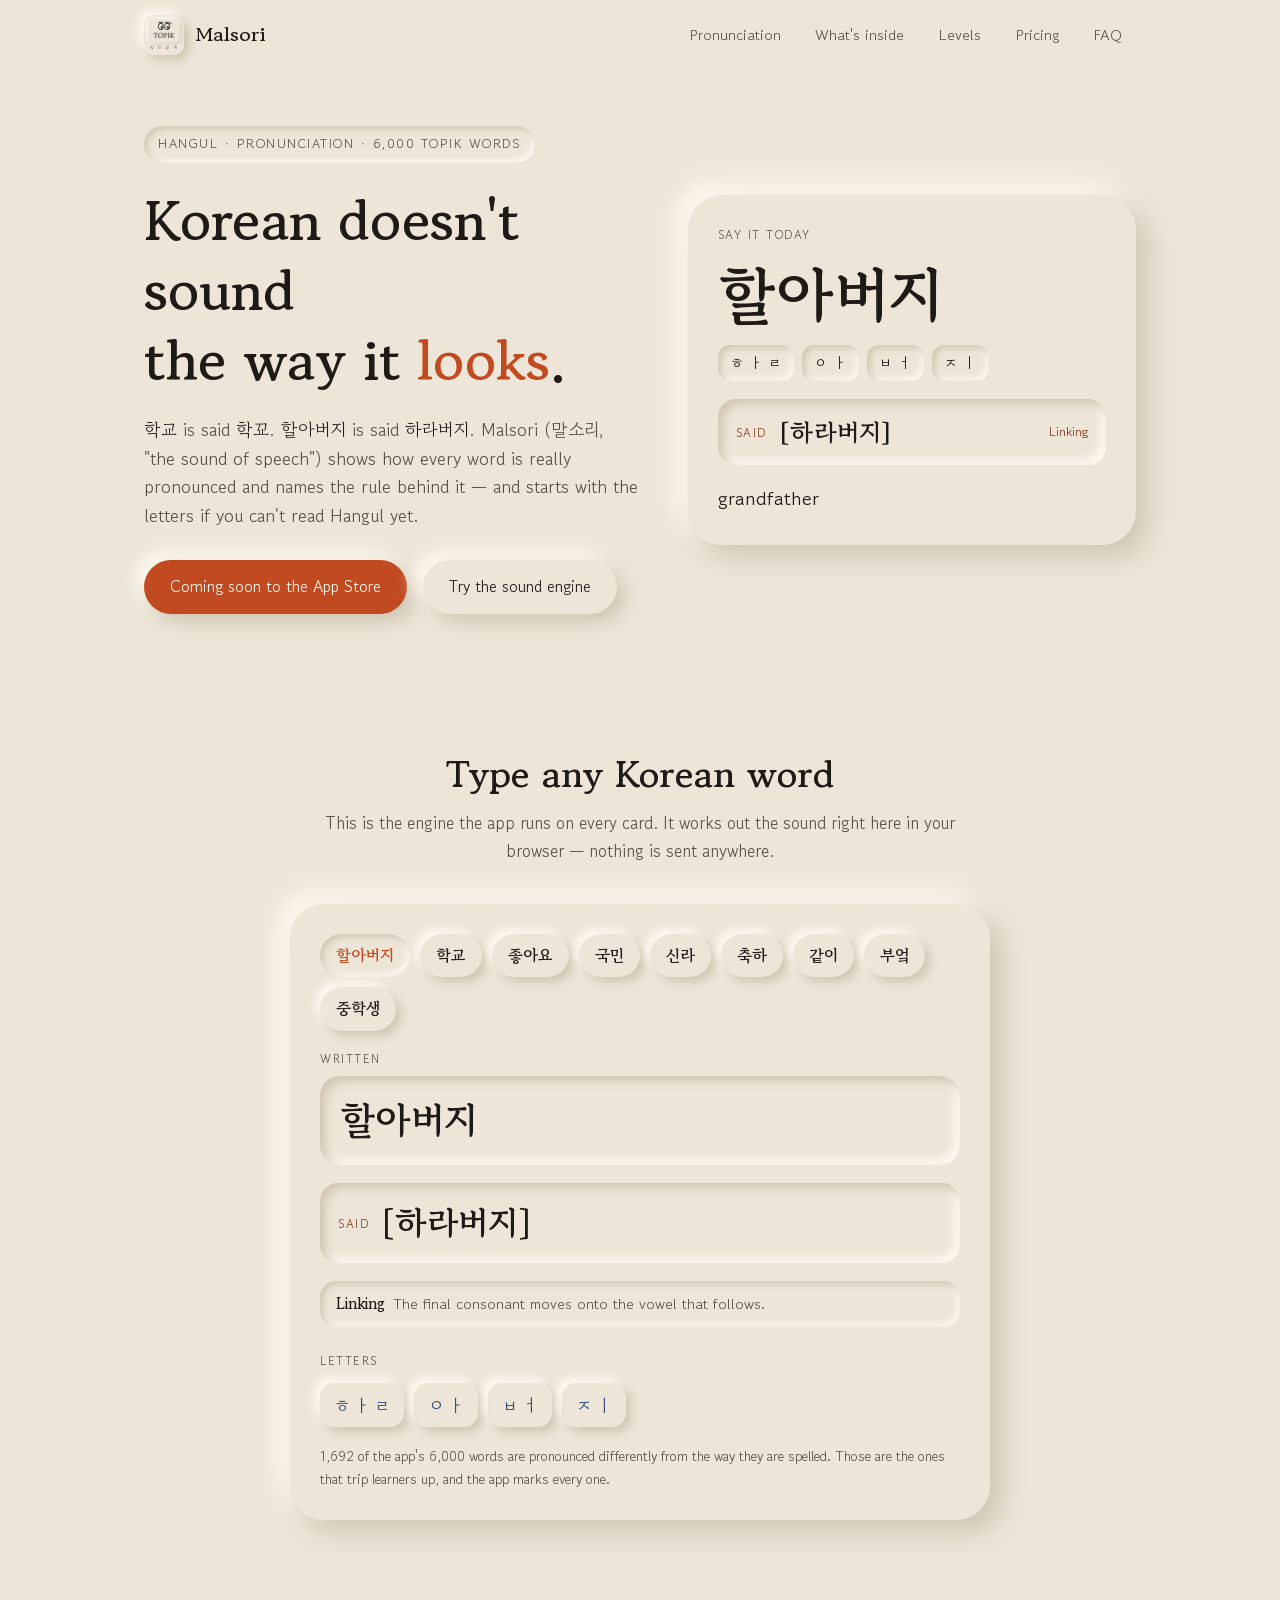
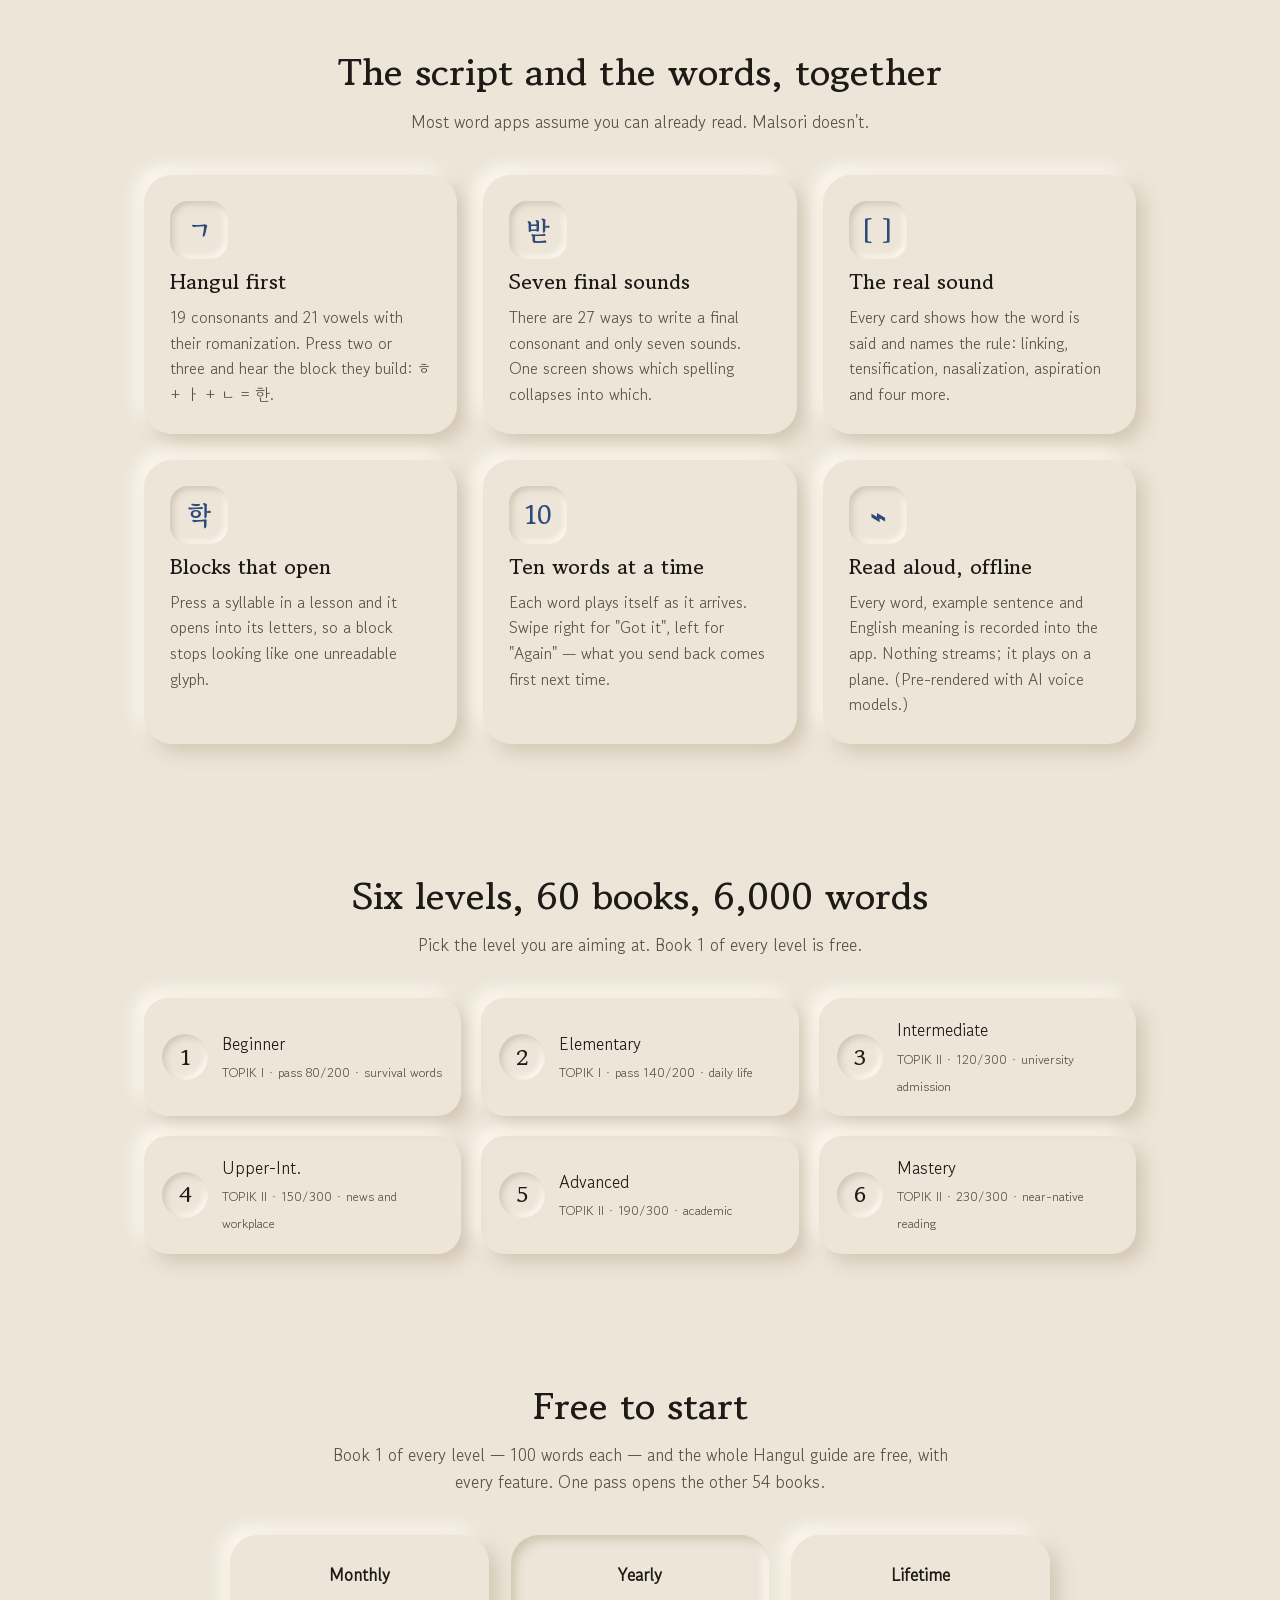
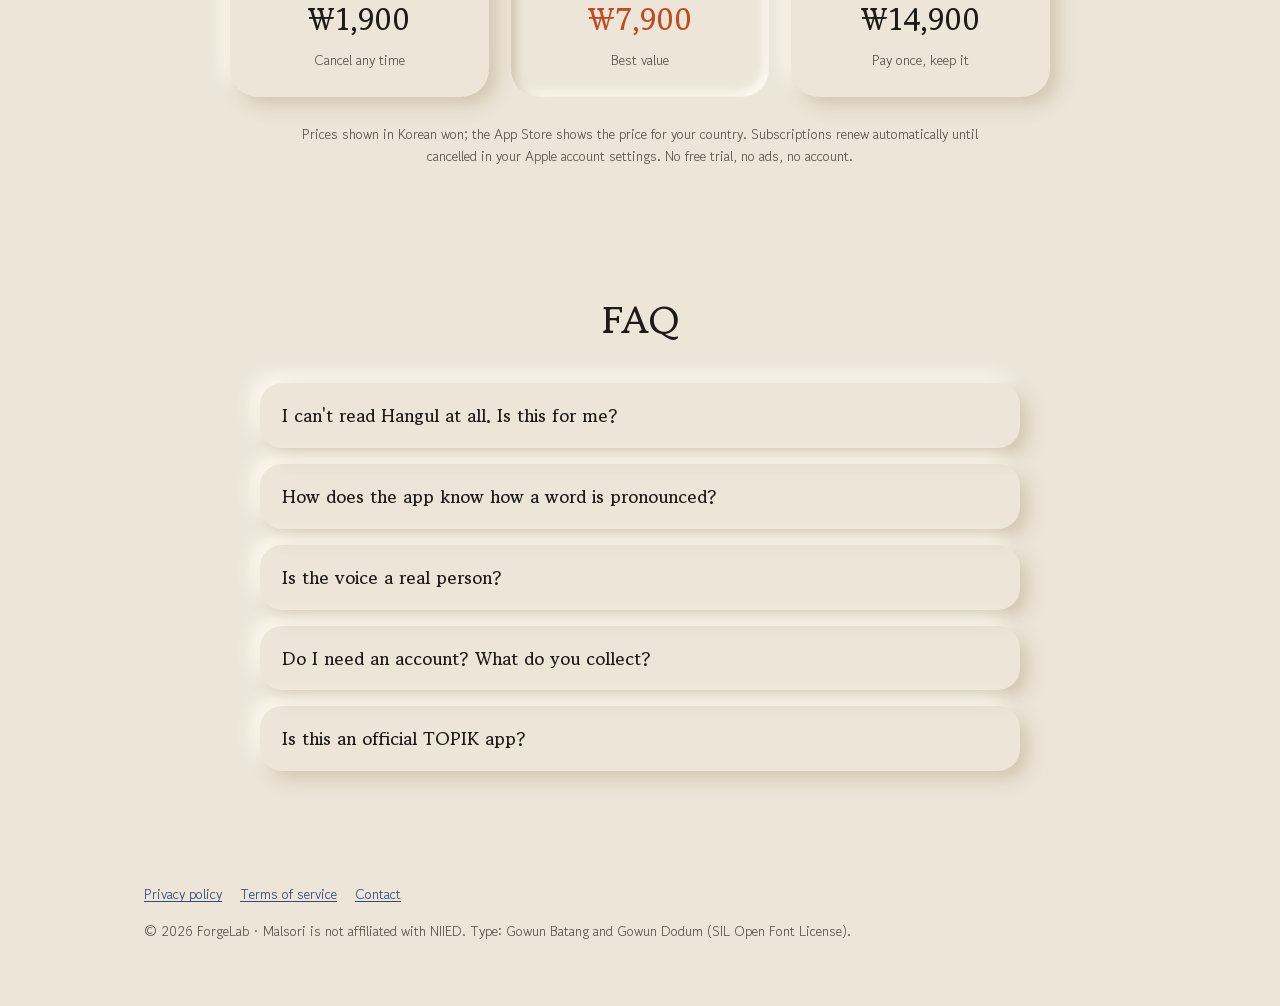
==== docs/index.html @ bceb4ab8 "Malsori site: landing page with the pronunciation engine, privacy policy and terms Neumorphic like t" ====
<!DOCTYPE html>
<html lang="en">
<head>
<meta charset="UTF-8" />
<meta name="viewport" content="width=device-width, initial-scale=1.0" />
<title>Malsori — Read Hangul, say it right</title>
<meta name="description" content="Korean is not read the way it is written: 학교 is said 학꾜. Malsori shows how every word is really pronounced and names the rule behind it, teaches the Hangul letters first if you need them, and carries 6,000 words for TOPIK levels 1 to 6 — all offline." />
<meta property="og:title" content="Malsori — Read Hangul, say it right" />
<meta property="og:description" content="학교 is said 학꾜. Every word shows its real sound and the rule behind it, next to the 6,000 words your TOPIK level needs." />
<meta property="og:type" content="website" />
<meta property="og:url" content="https://jsonpassion.github.io/Malsori/" />
<link rel="canonical" href="https://jsonpassion.github.io/Malsori/" />
<link rel="icon" href="assets/icon-180.png" />
<link rel="preconnect" href="https://fonts.googleapis.com" />
<link href="https://fonts.googleapis.com/css2?family=Gowun+Batang:wght@400;700&family=Gowun+Dodum&display=swap" rel="stylesheet" />
<link rel="stylesheet" href="styles.css" />
</head>
<body>

<nav class="nav">
  <div class="wrap nav-inner">
    <a class="brand" href="#top"><img src="assets/icon-180.png" alt="" />Malsori</a>
    <div class="nav-links">
      <a href="#sound">Pronunciation</a>
      <a href="#how">What's inside</a>
      <a href="#levels">Levels</a>
      <a href="#pricing">Pricing</a>
      <a href="#faq" class="keep">FAQ</a>
    </div>
  </div>
</nav>

<header class="wrap hero" id="top">
  <div>
    <span class="kicker">Hangul · pronunciation · 6,000 TOPIK words</span>
    <h1>Korean doesn't sound<br />the way it <em>looks</em>.</h1>
    <p class="sub"><strong>학교</strong> is said <strong>학꾜</strong>. <strong>할아버지</strong> is said <strong>하라버지</strong>. Malsori (말소리, "the sound of speech") shows how every word is really pronounced and names the rule behind it — and starts with the letters if you can't read Hangul yet.</p>
    <div class="hero-ctas">
      <span class="btn primary soon" aria-label="Coming soon to the App Store">Coming soon to the App Store</span>
      <a class="btn" href="#sound">Try the sound engine</a>
    </div>
  </div>
  <div class="hero-card" aria-label="A word card from the app">
    <span class="cap">Say it today</span>
    <div class="hero-word" lang="ko">할아버지</div>
    <div class="chips" lang="ko"><span class="chip">ㅎ ㅏ ㄹ</span><span class="chip">ㅇ ㅏ</span><span class="chip">ㅂ ㅓ</span><span class="chip">ㅈ ㅣ</span></div>
    <div class="said"><span class="cap">Said</span><b lang="ko">[하라버지]</b><span>Linking</span></div>
    <div style="font-size: 20px;">grandfather</div>
  </div>
</header>

<section id="sound">
  <div class="wrap">
    <div class="sec-head">
      <h2>Type any Korean word</h2>
      <p>This is the engine the app runs on every card. It works out the sound right here in your browser — nothing is sent anywhere.</p>
    </div>
    <div class="hg-card">
      <div class="hg-chips" id="hgChips" role="group" aria-label="Example words"></div>
      <label class="hg-field">
        <span class="cap">Written</span>
        <input id="hgInput" type="text" value="할아버지" maxlength="24" autocomplete="off" autocapitalize="off" spellcheck="false" lang="ko" />
      </label>
      <div class="said"><span class="cap">Said</span><b id="hgSpoken" lang="ko">[하라버지]</b></div>
      <div class="hg-rules" id="hgRules"></div>
      <div>
        <span class="cap">Letters</span>
        <div class="hg-letters" id="hgLetters" lang="ko" style="margin-top: 10px;"></div>
      </div>
      <p class="hg-note">1,692 of the app's 6,000 words are pronounced differently from the way they are spelled. Those are the ones that trip learners up, and the app marks every one.</p>
    </div>
  </div>
</section>

<section id="how">
  <div class="wrap">
    <div class="sec-head">
      <h2>The script and the words, together</h2>
      <p>Most word apps assume you can already read. Malsori doesn't.</p>
    </div>
    <div class="grid3">
      <div class="card"><div class="glyph" lang="ko">ㄱ</div><h3>Hangul first</h3><p>19 consonants and 21 vowels with their romanization. Press two or three and hear the block they build: ㅎ + ㅏ + ㄴ = 한.</p></div>
      <div class="card"><div class="glyph" lang="ko">받</div><h3>Seven final sounds</h3><p>There are 27 ways to write a final consonant and only seven sounds. One screen shows which spelling collapses into which.</p></div>
      <div class="card"><div class="glyph">[ ]</div><h3>The real sound</h3><p>Every card shows how the word is said and names the rule: linking, tensification, nasalization, aspiration and four more.</p></div>
      <div class="card"><div class="glyph" lang="ko">학</div><h3>Blocks that open</h3><p>Press a syllable in a lesson and it opens into its letters, so a block stops looking like one unreadable glyph.</p></div>
      <div class="card"><div class="glyph">10</div><h3>Ten words at a time</h3><p>Each word plays itself as it arrives. Swipe right for "Got it", left for "Again" — what you send back comes first next time.</p></div>
      <div class="card"><div class="glyph">⌁</div><h3>Read aloud, offline</h3><p>Every word, example sentence and English meaning is recorded into the app. Nothing streams; it plays on a plane. (Pre-rendered with AI voice models.)</p></div>
    </div>
  </div>
</section>

<section id="levels">
  <div class="wrap">
    <div class="sec-head">
      <h2>Six levels, 60 books, 6,000 words</h2>
      <p>Pick the level you are aiming at. Book 1 of every level is free.</p>
    </div>
    <div class="levels">
      <div class="level"><div class="n">1</div><div><b>Beginner</b><span>TOPIK I · pass 80/200 · survival words</span></div></div>
      <div class="level"><div class="n">2</div><div><b>Elementary</b><span>TOPIK I · pass 140/200 · daily life</span></div></div>
      <div class="level"><div class="n">3</div><div><b>Intermediate</b><span>TOPIK II · 120/300 · university admission</span></div></div>
      <div class="level"><div class="n">4</div><div><b>Upper-Int.</b><span>TOPIK II · 150/300 · news and workplace</span></div></div>
      <div class="level"><div class="n">5</div><div><b>Advanced</b><span>TOPIK II · 190/300 · academic</span></div></div>
      <div class="level"><div class="n">6</div><div><b>Mastery</b><span>TOPIK II · 230/300 · near-native reading</span></div></div>
    </div>
  </div>
</section>

<section id="pricing">
  <div class="wrap">
    <div class="sec-head">
      <h2>Free to start</h2>
      <p>Book 1 of every level — 100 words each — and the whole Hangul guide are free, with every feature. One pass opens the other 54 books.</p>
    </div>
    <div class="plans">
      <div class="plan"><b>Monthly</b><div class="price">₩1,900</div><span>Cancel any time</span></div>
      <div class="plan best"><b>Yearly</b><div class="price">₩7,900</div><span>Best value</span></div>
      <div class="plan"><b>Lifetime</b><div class="price">₩14,900</div><span>Pay once, keep it</span></div>
    </div>
    <p class="fine">Prices shown in Korean won; the App Store shows the price for your country. Subscriptions renew automatically until cancelled in your Apple account settings. No free trial, no ads, no account.</p>
  </div>
</section>

<section id="faq">
  <div class="wrap">
    <div class="sec-head"><h2>FAQ</h2></div>
    <div class="faq">
      <details><summary>I can't read Hangul at all. Is this for me?</summary><p>Yes. The first screen asks, and if you say no you land on the letters: consonants, vowels, how they stack into a block, and the seven sounds a final consonant can make. Every letter reads itself when pressed.</p></details>
      <details><summary>How does the app know how a word is pronounced?</summary><p>It applies the automatic rules of Standard Korean Pronunciation to the spelling — the same engine as the demo above. Rules that need grammar to decide are left out on purpose: a wrong reading would teach you an error.</p></details>
      <details><summary>Is the voice a real person?</summary><p>No. The Korean and English recordings are pre-rendered with AI voice models and bundled in the app, so they play instantly with no internet. Single letters are read by your device's own voice.</p></details>
      <details><summary>Do I need an account? What do you collect?</summary><p>No account, no ads, no tracking, no analytics. Your progress stays on your device and in your own iCloud. See the <a href="privacy.html">privacy policy</a>.</p></details>
      <details><summary>Is this an official TOPIK app?</summary><p>No. TOPIK is a registered trademark of the National Institute for International Education (NIIED), Korea. Malsori is independent and not affiliated with or endorsed by NIIED; all content is original and contains no actual test questions.</p></details>
    </div>
  </div>
</section>

<footer>
  <div class="wrap">
    <div class="foot-links">
      <a href="privacy.html">Privacy policy</a>
      <a href="terms.html">Terms of service</a>
      <a href="mailto:forgelab.aitech@gmail.com?subject=%5BMalsori%5D%20Support">Contact</a>
    </div>
    <div>© 2026 ForgeLab · Malsori is not affiliated with NIIED. Type: Gowun Batang and Gowun Dodum (SIL Open Font License).</div>
  </div>
</footer>

<script src="hangul.js"></script>
<script>
(function () {
  var input = document.getElementById('hgInput');
  if (!input || !window.Hangul) return;
  var spoken = document.getElementById('hgSpoken'),
      rulesBox = document.getElementById('hgRules'),
      lettersBox = document.getElementById('hgLetters'),
      chips = document.getElementById('hgChips');
  var EXAMPLES = ['할아버지', '학교', '좋아요', '국민', '신라', '축하', '같이', '부엌', '중학생'];

  function render() {
    var text = input.value.trim();
    var result = window.Hangul.pronounce(text);
    spoken.textContent = text ? '[' + result.spoken + ']' : '';
    spoken.classList.toggle('same', !!text && !result.differs);
    rulesBox.textContent = '';
    lettersBox.textContent = '';
    Array.prototype.forEach.call(chips.children, function (c) { c.setAttribute('aria-pressed', c.textContent === text ? 'true' : 'false'); });
    if (!text) return;
    if (result.changes.length) {
      result.changes.forEach(function (key) {
        var rule = window.Hangul.rules[key], el = document.createElement('span'), b = document.createElement('b');
        el.className = 'hg-rule'; b.textContent = rule.title;
        el.appendChild(b); el.appendChild(document.createTextNode(rule.detail));
        rulesBox.appendChild(el);
      });
    } else {
      var same = document.createElement('span');
      same.className = 'hg-rule';
      same.textContent = 'This one is read exactly as it is written.';
      rulesBox.appendChild(same);
    }
    window.Hangul.letters(text).forEach(function (block) {
      var el = document.createElement('span');
      el.className = 'hg-block';
      el.textContent = [block.initial, block.medial, block.final].filter(Boolean).join(' ');
      lettersBox.appendChild(el);
    });
  }

  EXAMPLES.forEach(function (word) {
    var b = document.createElement('button');
    b.type = 'button'; b.className = 'hg-chip'; b.lang = 'ko'; b.textContent = word;
    b.addEventListener('click', function () { input.value = word; render(); });
    chips.appendChild(b);
  });
  input.addEventListener('input', render);
  render();
})();
</script>
</body>
</html>
---- docs/styles.css ----
/* Malsori — one sheet of warm paper; everything is pressed out of it or sunk into it.
   No borders, no flat cards, no hard shadows: depth is always the same pair of soft shadows. */

:root {
  --surface: #ECE5D8;
  --shade: #D1C6B3;
  --light: #FFFAF1;
  --ink: #1E1A16;
  --ink-soft: #5A5148;
  --persimmon: #C24A20;
  --persimmon-deep: #8A3414;
  --indigo: #2C4A7A;
  --cream: #FFFDF8;

  --raised-sm: 5px 5px 10px var(--shade), -5px -5px 10px var(--light);
  --raised: 8px 8px 18px var(--shade), -8px -8px 18px var(--light);
  --raised-lg: 12px 12px 26px var(--shade), -12px -12px 26px var(--light);
  --pressed-sm: inset 3px 3px 6px var(--shade), inset -3px -3px 6px var(--light);
  --pressed: inset 5px 5px 10px var(--shade), inset -5px -5px 10px var(--light);

  --display: 'Gowun Batang', 'Apple SD Gothic Neo', serif;
  --text: 'Gowun Dodum', 'Apple SD Gothic Neo', system-ui, sans-serif;
}

* { box-sizing: border-box; }
html { scroll-behavior: smooth; overflow-x: clip; }
body {
  margin: 0;
  background: var(--surface);
  color: var(--ink);
  font-family: var(--text);
  font-size: 17px;
  line-height: 1.6;
  -webkit-font-smoothing: antialiased;
}
a { color: var(--indigo); }
a:hover { color: var(--persimmon-deep); }
h1, h2, h3 { font-family: var(--display); font-weight: 700; line-height: 1.25; margin: 0; }
p { margin: 0; }

.wrap { max-width: 1040px; margin: 0 auto; padding: 0 24px; }

/* ---- nav ---- */
.nav { position: sticky; top: 0; z-index: 10; background: var(--surface); padding: 14px 0; }
.nav-inner { display: flex; align-items: center; gap: 18px; }
.brand { display: flex; align-items: center; gap: 12px; text-decoration: none; color: var(--ink); font-family: var(--display); font-weight: 700; font-size: 20px; }
.brand img { width: 40px; height: 40px; border-radius: 11px; box-shadow: var(--raised-sm); }
.nav-links { margin-left: auto; display: flex; align-items: center; gap: 6px; }
.nav-links a { text-decoration: none; color: var(--ink-soft); font-size: 15px; padding: 9px 14px; border-radius: 999px; }
.nav-links a:hover { color: var(--persimmon); box-shadow: var(--pressed-sm); }

/* ---- buttons ---- */
.btn {
  display: inline-flex; align-items: center; justify-content: center; gap: 8px;
  min-height: 54px; padding: 0 26px; border: none; border-radius: 999px;
  background: var(--surface); color: var(--ink); box-shadow: var(--raised);
  font: inherit; font-size: 16px; text-decoration: none; cursor: pointer;
  transition: box-shadow .12s ease, transform .12s ease;
}
.btn:hover { color: var(--ink); }
.btn:active { box-shadow: var(--pressed); }
.btn.primary { background: var(--persimmon); color: var(--cream); }
.btn.primary:hover { color: var(--cream); }
.btn.primary:active { box-shadow: var(--raised-sm); transform: scale(.985); }
.btn.soon { cursor: default; }

/* ---- hero ---- */
.hero { padding-top: 56px; padding-bottom: 72px; display: grid; grid-template-columns: minmax(0, 1.05fr) minmax(0, .95fr); gap: 48px; align-items: center; }
.kicker { display: inline-block; font-size: 13px; letter-spacing: 1.5px; text-transform: uppercase; color: var(--ink-soft); padding: 8px 14px; border-radius: 999px; box-shadow: var(--pressed-sm); margin-bottom: 22px; }
.hero h1 { font-size: clamp(36px, 5.2vw, 56px); }
.hero h1 em { font-style: normal; color: var(--persimmon); }
.hero .sub { margin-top: 20px; font-size: 18px; color: var(--ink-soft); max-width: 34em; }
.hero .sub strong { color: var(--ink); font-weight: 400; font-family: var(--display); }
.hero-ctas { margin-top: 30px; display: flex; flex-wrap: wrap; gap: 16px; }

.hero-card { padding: 30px; border-radius: 34px; box-shadow: var(--raised-lg); display: flex; flex-direction: column; gap: 18px; }
.cap { font-size: 12px; letter-spacing: 1.5px; text-transform: uppercase; color: var(--ink-soft); }
.hero-word { font-family: var(--display); font-weight: 700; font-size: clamp(44px, 6vw, 62px); line-height: 1.05; }
.chips { display: flex; flex-wrap: wrap; gap: 8px; }
.chip { font-size: 15px; padding: 6px 12px; border-radius: 12px; box-shadow: var(--pressed-sm); }
.said { display: flex; align-items: center; gap: 12px; padding: 13px 18px; border-radius: 18px; box-shadow: var(--pressed); }
.said .cap { color: var(--persimmon-deep); }
.said b { font-family: var(--display); font-size: 25px; flex: 1; }
.said span:last-child { font-size: 13px; color: var(--persimmon-deep); }

/* ---- sections ---- */
section { padding: 64px 0; }
.sec-head { text-align: center; margin-bottom: 40px; }
.sec-head h2 { font-size: clamp(28px, 3.8vw, 38px); }
.sec-head p { margin: 12px auto 0; color: var(--ink-soft); max-width: 38em; }

.grid3 { display: grid; grid-template-columns: repeat(3, minmax(0, 1fr)); gap: 26px; }
.card { padding: 26px; border-radius: 28px; box-shadow: var(--raised); display: flex; flex-direction: column; gap: 10px; }
.card .glyph { width: 58px; height: 58px; border-radius: 18px; box-shadow: var(--pressed-sm); display: flex; align-items: center; justify-content: center; font-family: var(--display); font-weight: 700; font-size: 26px; color: var(--indigo); }
.card h3 { font-size: 21px; }
.card p { color: var(--ink-soft); font-size: 16px; }

/* ---- the engine demo ---- */
.hg-card { max-width: 700px; margin: 0 auto; padding: 30px; border-radius: 34px; box-shadow: var(--raised-lg); display: flex; flex-direction: column; gap: 18px; }
.hg-chips { display: flex; flex-wrap: wrap; gap: 10px; }
.hg-chip { font: inherit; font-family: var(--display); font-weight: 700; font-size: 16px; color: var(--ink); background: var(--surface); border: none; border-radius: 999px; padding: 9px 16px; box-shadow: var(--raised-sm); cursor: pointer; }
.hg-chip:active, .hg-chip[aria-pressed="true"] { box-shadow: var(--pressed-sm); color: var(--persimmon); }
.hg-field { display: flex; flex-direction: column; gap: 8px; }
.hg-field input { width: 100%; font: inherit; font-family: var(--display); font-weight: 700; font-size: clamp(28px, 5vw, 38px); color: var(--ink); background: var(--surface); border: none; border-radius: 20px; padding: 14px 20px; box-shadow: var(--pressed); }
.hg-field input:focus { outline: 2px solid var(--indigo); outline-offset: 3px; }
#hgSpoken { font-family: var(--display); font-weight: 700; font-size: clamp(26px, 4.6vw, 34px); }
#hgSpoken.same { color: var(--ink-soft); }
.hg-rules { display: flex; flex-direction: column; gap: 10px; }
.hg-rule { font-size: 15px; color: var(--ink-soft); padding: 11px 16px; border-radius: 16px; box-shadow: var(--pressed-sm); }
.hg-rule b { font-family: var(--display); color: var(--ink); margin-right: 8px; }
.hg-letters { display: flex; flex-wrap: wrap; gap: 10px; }
.hg-block { font-size: 18px; color: var(--indigo); padding: 8px 14px; border-radius: 14px; box-shadow: var(--raised-sm); }
.hg-note { font-size: 14px; color: var(--ink-soft); }

/* ---- levels ---- */
.levels { display: grid; grid-template-columns: repeat(3, minmax(0, 1fr)); gap: 20px; }
.level { display: flex; align-items: center; gap: 14px; padding: 18px; border-radius: 24px; box-shadow: var(--raised); }
.level .n { width: 46px; height: 46px; flex: none; border-radius: 999px; box-shadow: var(--pressed-sm); display: flex; align-items: center; justify-content: center; font-family: var(--display); font-weight: 700; font-size: 22px; }
.level b { display: block; font-weight: 400; font-size: 17px; }
.level span { font-size: 13px; color: var(--ink-soft); }

/* ---- pricing ---- */
.plans { display: grid; grid-template-columns: repeat(3, minmax(0, 1fr)); gap: 22px; max-width: 820px; margin: 0 auto; }
.plan { padding: 26px; border-radius: 28px; box-shadow: var(--raised); text-align: center; display: flex; flex-direction: column; gap: 6px; }
.plan.best { box-shadow: var(--pressed); }
.plan .price { font-family: var(--display); font-weight: 700; font-size: 30px; }
.plan.best .price { color: var(--persimmon); }
.plan span { font-size: 14px; color: var(--ink-soft); }
.fine { max-width: 720px; margin: 26px auto 0; text-align: center; font-size: 14px; color: var(--ink-soft); }

/* ---- faq ---- */
.faq { max-width: 760px; margin: 0 auto; display: flex; flex-direction: column; gap: 16px; }
.faq details { border-radius: 22px; box-shadow: var(--raised); padding: 18px 22px; }
.faq details[open] { box-shadow: var(--pressed); }
.faq summary { cursor: pointer; font-family: var(--display); font-weight: 700; font-size: 18px; list-style: none; }
.faq summary::-webkit-details-marker { display: none; }
.faq p { margin-top: 10px; color: var(--ink-soft); font-size: 16px; }

/* ---- footer ---- */
footer { padding: 48px 0 64px; color: var(--ink-soft); font-size: 14px; }
footer .wrap { display: flex; flex-direction: column; gap: 14px; }
.foot-links { display: flex; flex-wrap: wrap; gap: 18px; }

/* ---- policy pages ---- */
.doc { max-width: 780px; margin: 0 auto; padding: 40px 24px 80px; }
.doc .sheet { padding: 34px; border-radius: 30px; box-shadow: var(--raised); }
.doc h1 { font-size: 30px; margin-bottom: 14px; }
.doc h2 { font-size: 24px; margin: 40px 0 8px; padding-top: 26px; box-shadow: 0 -1px 0 var(--shade); }
.doc h3 { font-size: 18px; margin: 26px 0 8px; }
.doc p, .doc li { font-size: 16px; color: var(--ink); }
.doc p { margin: 10px 0; }
.doc ul { padding-left: 22px; margin: 8px 0; }
.doc hr { border: none; height: 0; margin: 0; }

@media (max-width: 860px) {
  .hero { grid-template-columns: minmax(0, 1fr); gap: 36px; padding-top: 36px; padding-bottom: 56px; }
  .grid3, .levels, .plans { grid-template-columns: minmax(0, 1fr); }
  .nav-links a:not(.keep) { display: none; }
}
@media (max-width: 480px) {
  .wrap { padding: 0 16px; }
  .hero-card, .hg-card { padding: 22px; border-radius: 28px; }
  .doc { padding: 24px 16px 64px; }
  .doc .sheet { padding: 24px 20px; }
}
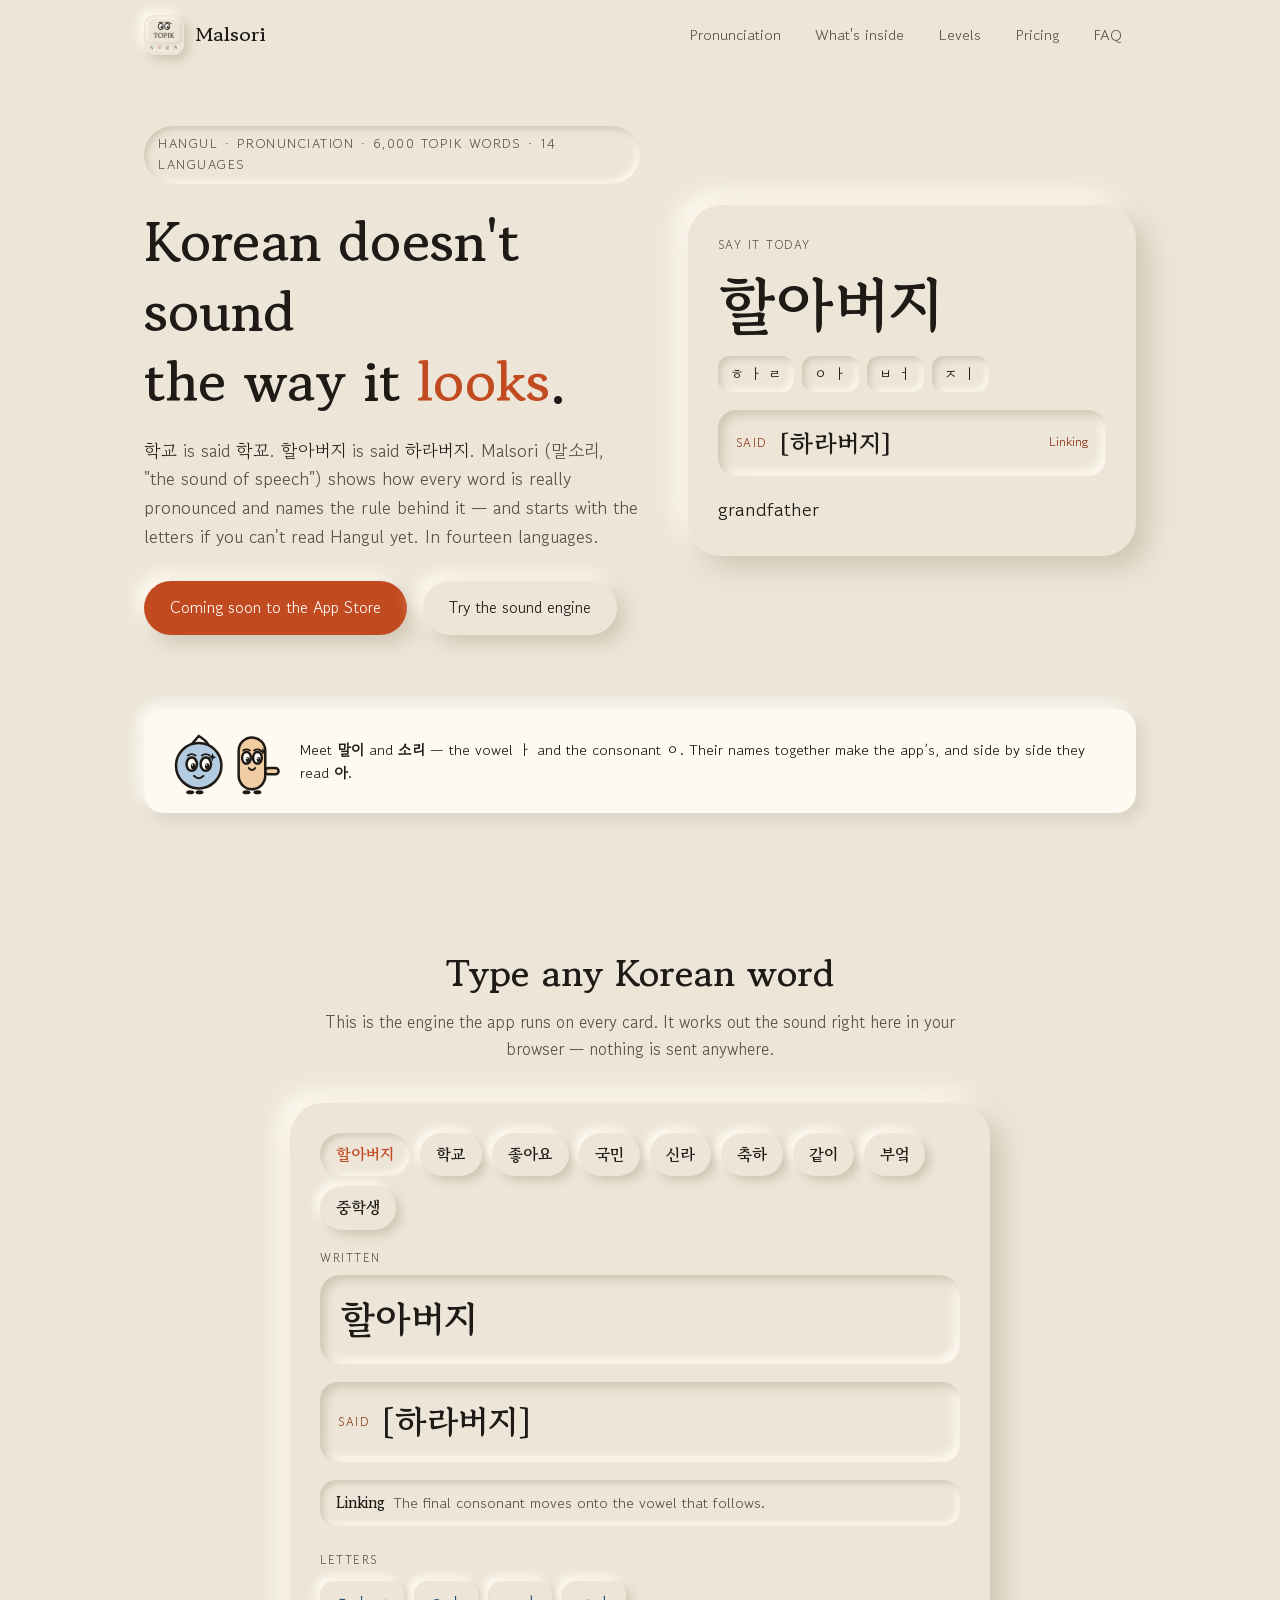
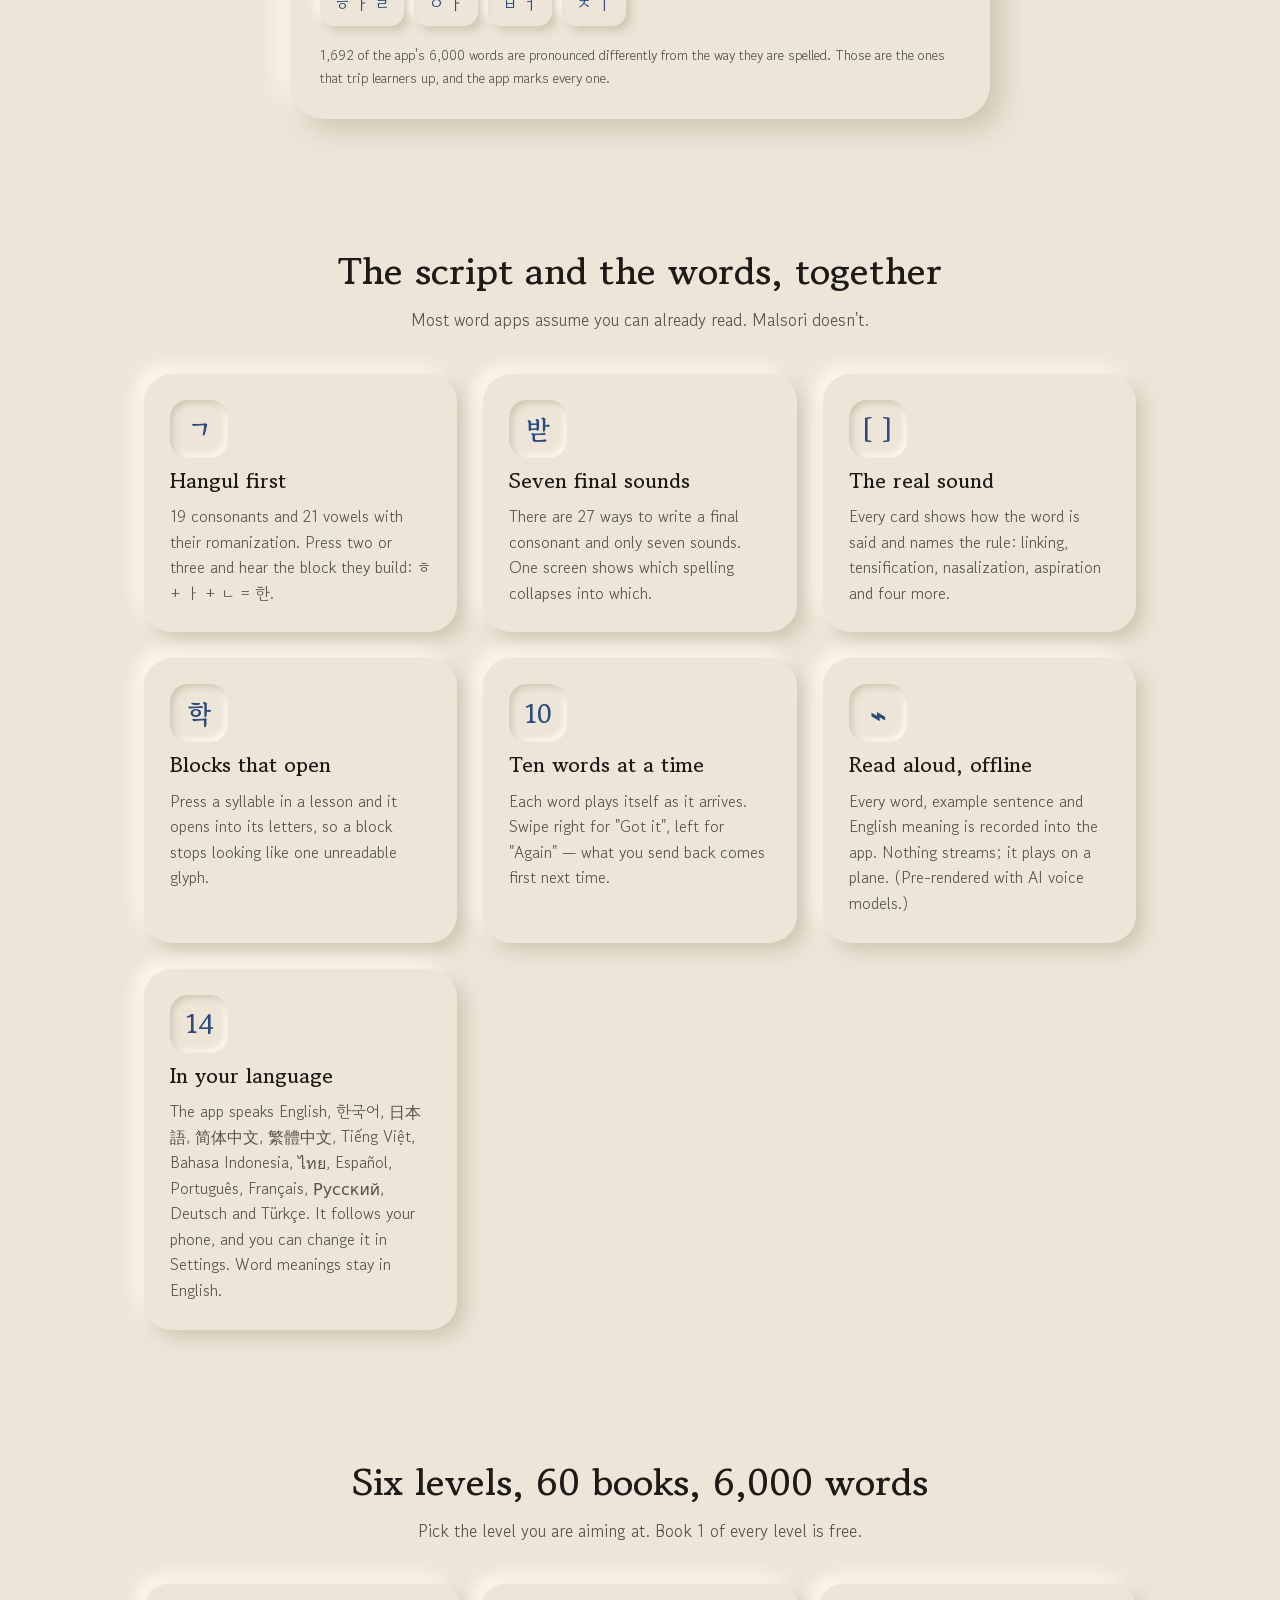
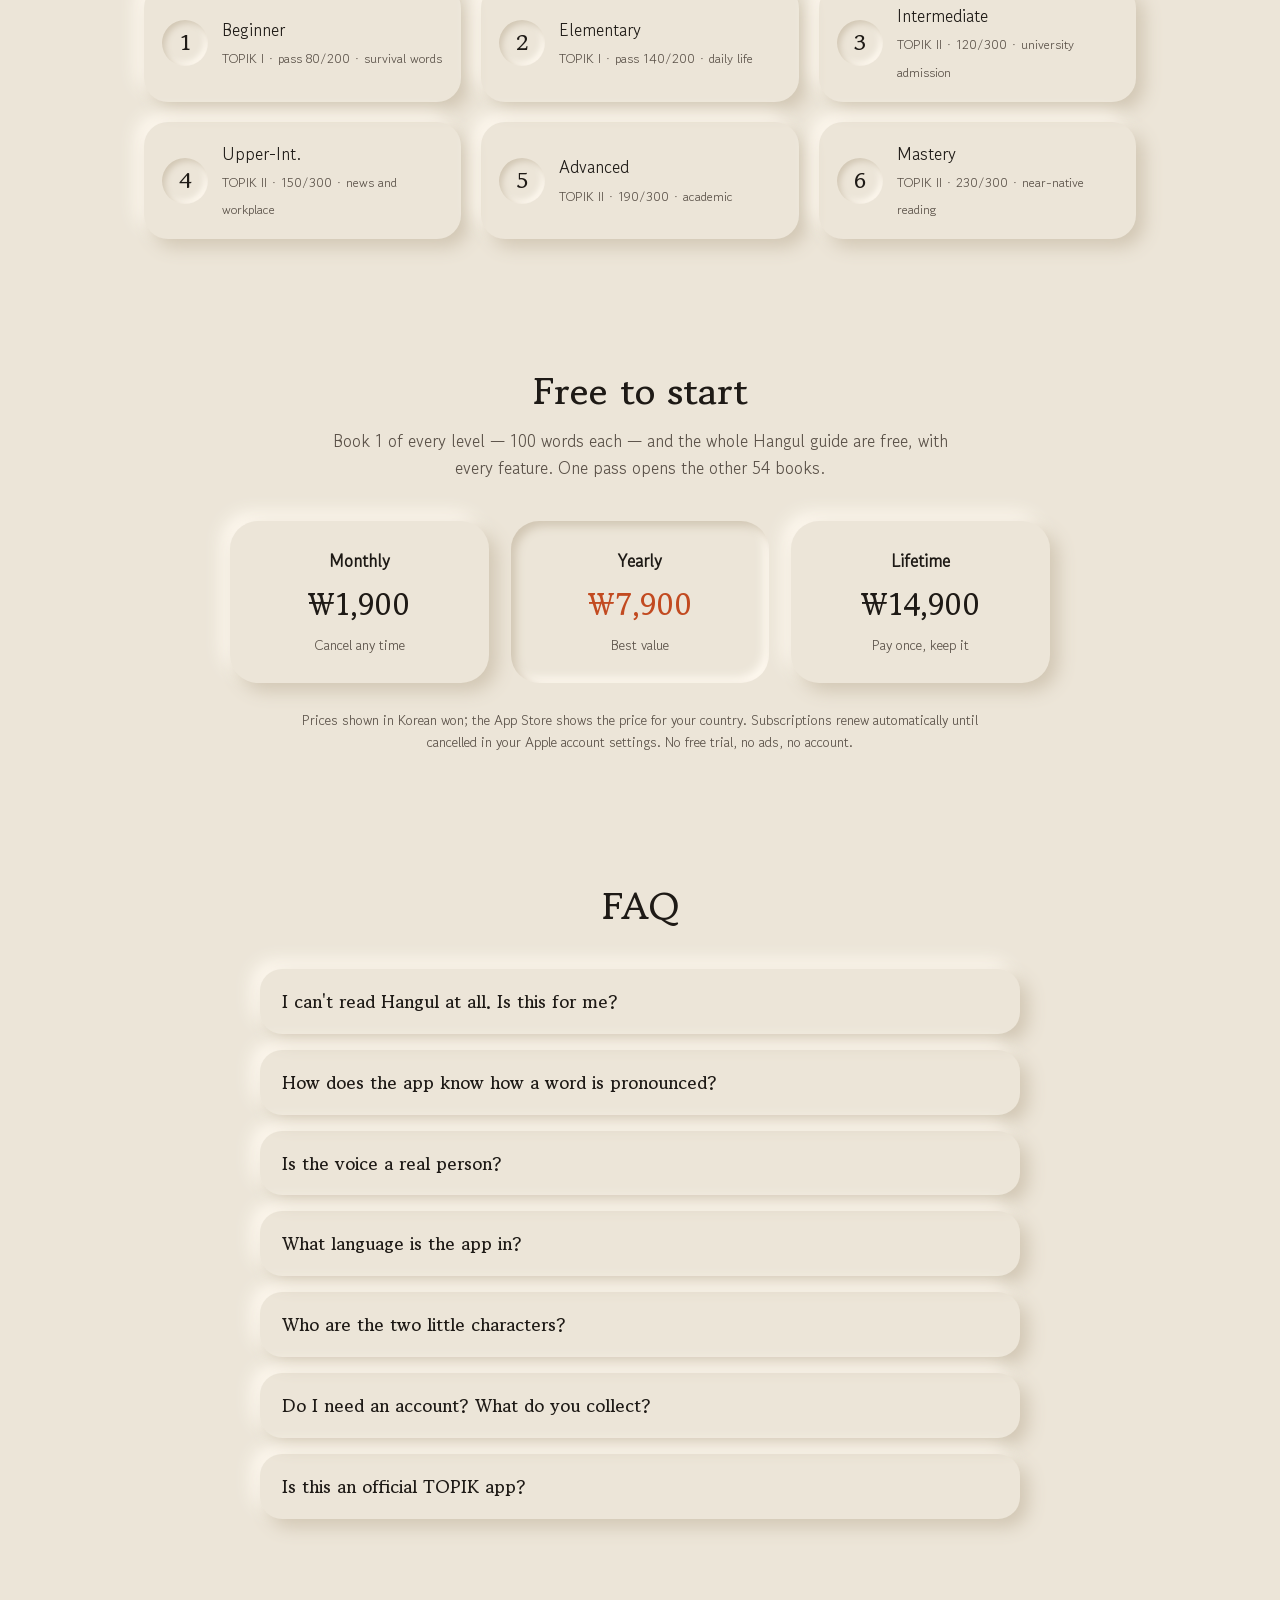
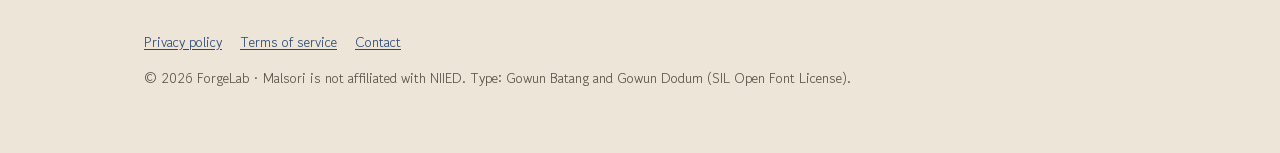
==== commit 673162e5: "Say the app is in fourteen languages, and introduce Mari and Sori A feature card and an FAQ entry fo" ====
--- a/docs/index.html
+++ b/docs/index.html
@@ -32,9 +32,9 @@
 
 <header class="wrap hero" id="top">
   <div>
-    <span class="kicker">Hangul · pronunciation · 6,000 TOPIK words</span>
+    <span class="kicker">Hangul · pronunciation · 6,000 TOPIK words · 14 languages</span>
     <h1>Korean doesn't sound<br />the way it <em>looks</em>.</h1>
-    <p class="sub"><strong>학교</strong> is said <strong>학꾜</strong>. <strong>할아버지</strong> is said <strong>하라버지</strong>. Malsori (말소리, "the sound of speech") shows how every word is really pronounced and names the rule behind it — and starts with the letters if you can't read Hangul yet.</p>
+    <p class="sub"><strong>학교</strong> is said <strong>학꾜</strong>. <strong>할아버지</strong> is said <strong>하라버지</strong>. Malsori (말소리, "the sound of speech") shows how every word is really pronounced and names the rule behind it — and starts with the letters if you can't read Hangul yet. In fourteen languages.</p>
     <div class="hero-ctas">
       <span class="btn primary soon" aria-label="Coming soon to the App Store">Coming soon to the App Store</span>
       <a class="btn" href="#sound">Try the sound engine</a>
@@ -47,6 +47,52 @@
     <div class="said"><span class="cap">Said</span><b lang="ko">[하라버지]</b><span>Linking</span></div>
     <div style="font-size: 20px;">grandfather</div>
   </div>
+  <p class="friends-line"><svg class="friends" viewBox="0 0 150 92" aria-hidden="true" xmlns="http://www.w3.org/2000/svg">
+  <g fill="none" stroke="#1E1A16" stroke-width="3.2" stroke-linecap="round" stroke-linejoin="round">
+    <!-- 소리: the consonant ㅇ, with ㅅ growing out of the top -->
+    <path d="M44 14 L33 27 M44 14 Q54 20 56 25" />
+    <circle cx="44" cy="52" r="29" fill="#B3CBE0" />
+    <g fill="#1E1A16" stroke="none">
+      <ellipse cx="45" cy="86" rx="5" ry="2.6" /><ellipse cx="33" cy="86" rx="5" ry="2.6" />
+    </g>
+    <!-- eyes, brows and the star: the family signature -->
+    <g>
+      <ellipse cx="35" cy="50" rx="6.6" ry="8.6" fill="#FFFDF8" />
+      <ellipse cx="53" cy="50" rx="6.6" ry="8.6" fill="#FFFDF8" />
+      <g fill="#1E1A16" stroke="none">
+        <ellipse cx="36.8" cy="52.6" rx="2.9" ry="3.8" /><ellipse cx="54.8" cy="52.6" rx="2.9" ry="3.8" />
+        <circle cx="35.9" cy="51.0" r="1.0" fill="#FFFDF8" /><circle cx="53.9" cy="51.0" r="1.0" fill="#FFFDF8" />
+      </g>
+      <path d="M30 39 Q35 35.4 40 39" stroke-width="2.4" />
+      <path d="M48 39 Q53 35.4 58 39" stroke-width="2.4" />
+      <path d="M61.5 36 L63 39.6 L66.6 41.1 L63 42.6 L61.5 46.2 L60 42.6 L56.4 41.1 L60 39.6 Z"
+            fill="#1E1A16" stroke="none" />
+    </g>
+    <path d="M38 65 Q44 71 50 65" stroke-width="2.6" />
+
+    <!-- 말이: the vowel ㅏ — a standing stroke with one arm -->
+    <rect x="95" y="16" width="34" height="66" rx="17" fill="#F2CDA4" />
+    <rect x="129" y="55" width="17" height="8" rx="4" fill="#F2CDA4" />
+    <g fill="#1E1A16" stroke="none">
+      <ellipse cx="105" cy="86" rx="5" ry="2.6" /><ellipse cx="119" cy="86" rx="5" ry="2.6" />
+    </g>
+    <g>
+      <ellipse cx="105" cy="42" rx="5.6" ry="7.4" fill="#FFFDF8" />
+      <ellipse cx="119" cy="42" rx="5.6" ry="7.4" fill="#FFFDF8" />
+      <g fill="#1E1A16" stroke="none">
+        <ellipse cx="106.5" cy="44.2" rx="2.5" ry="3.3" /><ellipse cx="120.5" cy="44.2" rx="2.5" ry="3.3" />
+        <circle cx="105.7" cy="42.8" r="0.9" fill="#FFFDF8" /><circle cx="119.7" cy="42.8" r="0.9" fill="#FFFDF8" />
+      </g>
+      <path d="M100.6 32.6 Q105 29.4 109.4 32.6" stroke-width="2.2" />
+      <path d="M114.6 32.6 Q119 29.4 123.4 32.6" stroke-width="2.2" />
+      <path d="M126 29.5 L127.3 32.6 L130.4 33.9 L127.3 35.2 L126 38.3 L124.7 35.2 L121.6 33.9 L124.7 32.6 Z"
+            fill="#1E1A16" stroke="none" />
+    </g>
+    <path d="M108 55 Q112 60 116 55" stroke-width="2.4" />
+  </g>
+</svg>
+    <span>Meet <b lang="ko">말이</b> and <b lang="ko">소리</b> — the vowel ㅏ and the consonant ㅇ. Their names together make the app&rsquo;s, and side by side they read <b lang="ko">아</b>.</span>
+  </p>
 </header>
 
 <section id="sound">
@@ -85,6 +131,7 @@
       <div class="card"><div class="glyph" lang="ko">학</div><h3>Blocks that open</h3><p>Press a syllable in a lesson and it opens into its letters, so a block stops looking like one unreadable glyph.</p></div>
       <div class="card"><div class="glyph">10</div><h3>Ten words at a time</h3><p>Each word plays itself as it arrives. Swipe right for "Got it", left for "Again" — what you send back comes first next time.</p></div>
       <div class="card"><div class="glyph">⌁</div><h3>Read aloud, offline</h3><p>Every word, example sentence and English meaning is recorded into the app. Nothing streams; it plays on a plane. (Pre-rendered with AI voice models.)</p></div>
+      <div class="card"><div class="glyph">14</div><h3>In your language</h3><p>The app speaks English, 한국어, 日本語, 简体中文, 繁體中文, Tiếng Việt, Bahasa Indonesia, ไทย, Español, Português, Français, Русский, Deutsch and Türkçe. It follows your phone, and you can change it in Settings. Word meanings stay in English.</p></div>
     </div>
   </div>
 </section>
@@ -128,6 +175,8 @@
       <details><summary>I can't read Hangul at all. Is this for me?</summary><p>Yes. The first screen asks, and if you say no you land on the letters: consonants, vowels, how they stack into a block, and the seven sounds a final consonant can make. Every letter reads itself when pressed.</p></details>
       <details><summary>How does the app know how a word is pronounced?</summary><p>It applies the automatic rules of Standard Korean Pronunciation to the spelling — the same engine as the demo above. Rules that need grammar to decide are left out on purpose: a wrong reading would teach you an error.</p></details>
       <details><summary>Is the voice a real person?</summary><p>No. The Korean and English recordings are pre-rendered with AI voice models and bundled in the app, so they play instantly with no internet. Single letters are read by your device's own voice.</p></details>
+      <details><summary>What language is the app in?</summary><p>Fourteen: English, Korean, Japanese, Simplified and Traditional Chinese, Vietnamese, Indonesian, Thai, Spanish, Portuguese, French, Russian, German and Turkish. A fresh install follows your phone's language; Settings › Language changes it straight away. The Korean being taught, its romanization and the English meaning of each word are the same in every one — only the interface is translated.</p></details>
+      <details><summary>Who are the two little characters?</summary><p>말이 (Mari) is the vowel ㅏ and 소리 (Sori) is the consonant ㅇ. Their names together make the app's, and side by side they read 아 — the first sound anyone learns. Mari is the word as it is written; Sori is the word as it is said, which is the whole point of the app.</p></details>
       <details><summary>Do I need an account? What do you collect?</summary><p>No account, no ads, no tracking, no analytics. Your progress stays on your device and in your own iCloud. See the <a href="privacy.html">privacy policy</a>.</p></details>
       <details><summary>Is this an official TOPIK app?</summary><p>No. TOPIK is a registered trademark of the National Institute for International Education (NIIED), Korea. Malsori is independent and not affiliated with or endorsed by NIIED; all content is original and contains no actual test questions.</p></details>
     </div>
--- a/docs/styles.css
+++ b/docs/styles.css
@@ -163,3 +163,18 @@
   .doc { padding: 24px 16px 64px; }
   .doc .sheet { padding: 24px 20px; }
 }
+
+
+/* The two friends, under the hero: the vowel and the consonant the app is named after. */
+.friends-line {
+  grid-column: 1 / -1;
+  display: flex; align-items: center; gap: 18px;
+  margin: 26px 0 0; padding: 16px 20px;
+  border-radius: 20px; background: var(--light, #FFFAF1);
+  box-shadow: 6px 6px 14px rgba(120, 104, 80, .16), -6px -6px 14px rgba(255, 253, 248, .9);
+  font-size: 15px; line-height: 1.55;
+}
+.friends-line .friends { width: 118px; height: 72px; flex: none; }
+@media (max-width: 640px) {
+  .friends-line { flex-direction: column; align-items: flex-start; gap: 12px; }
+}
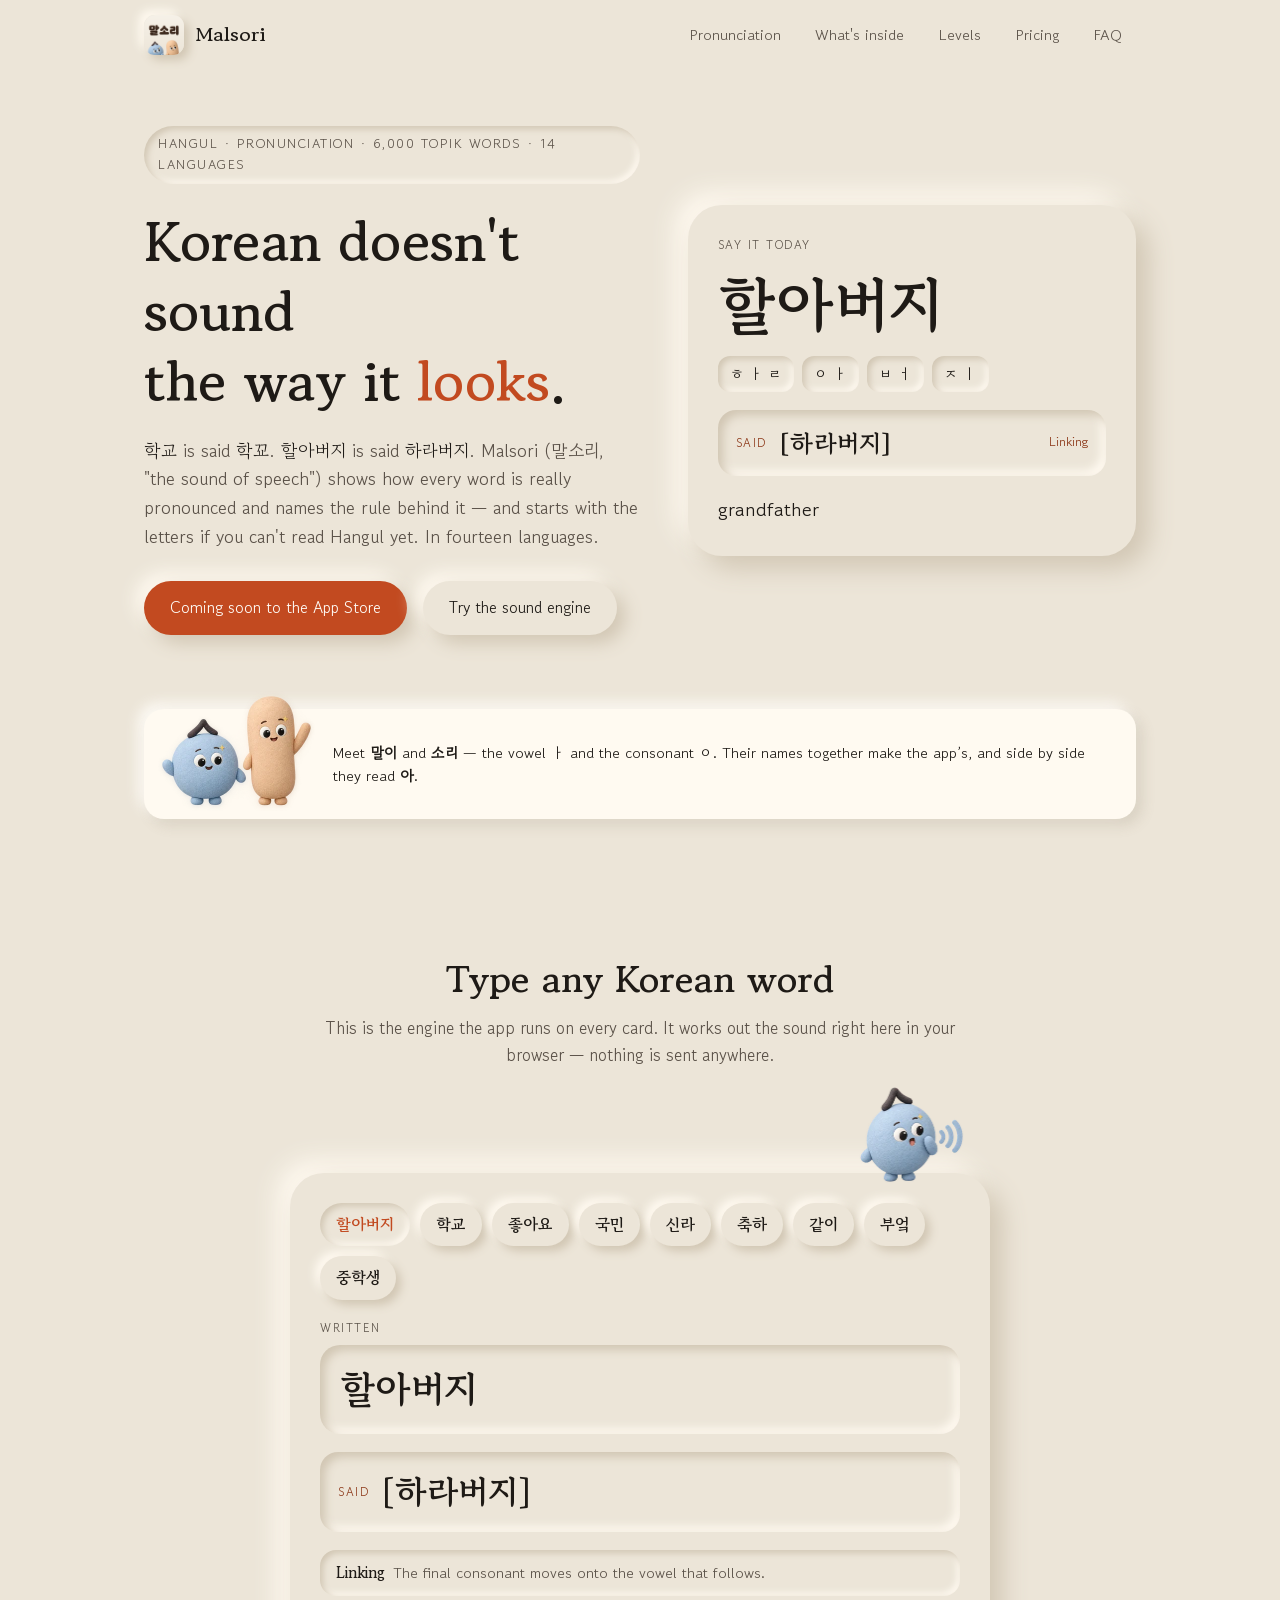
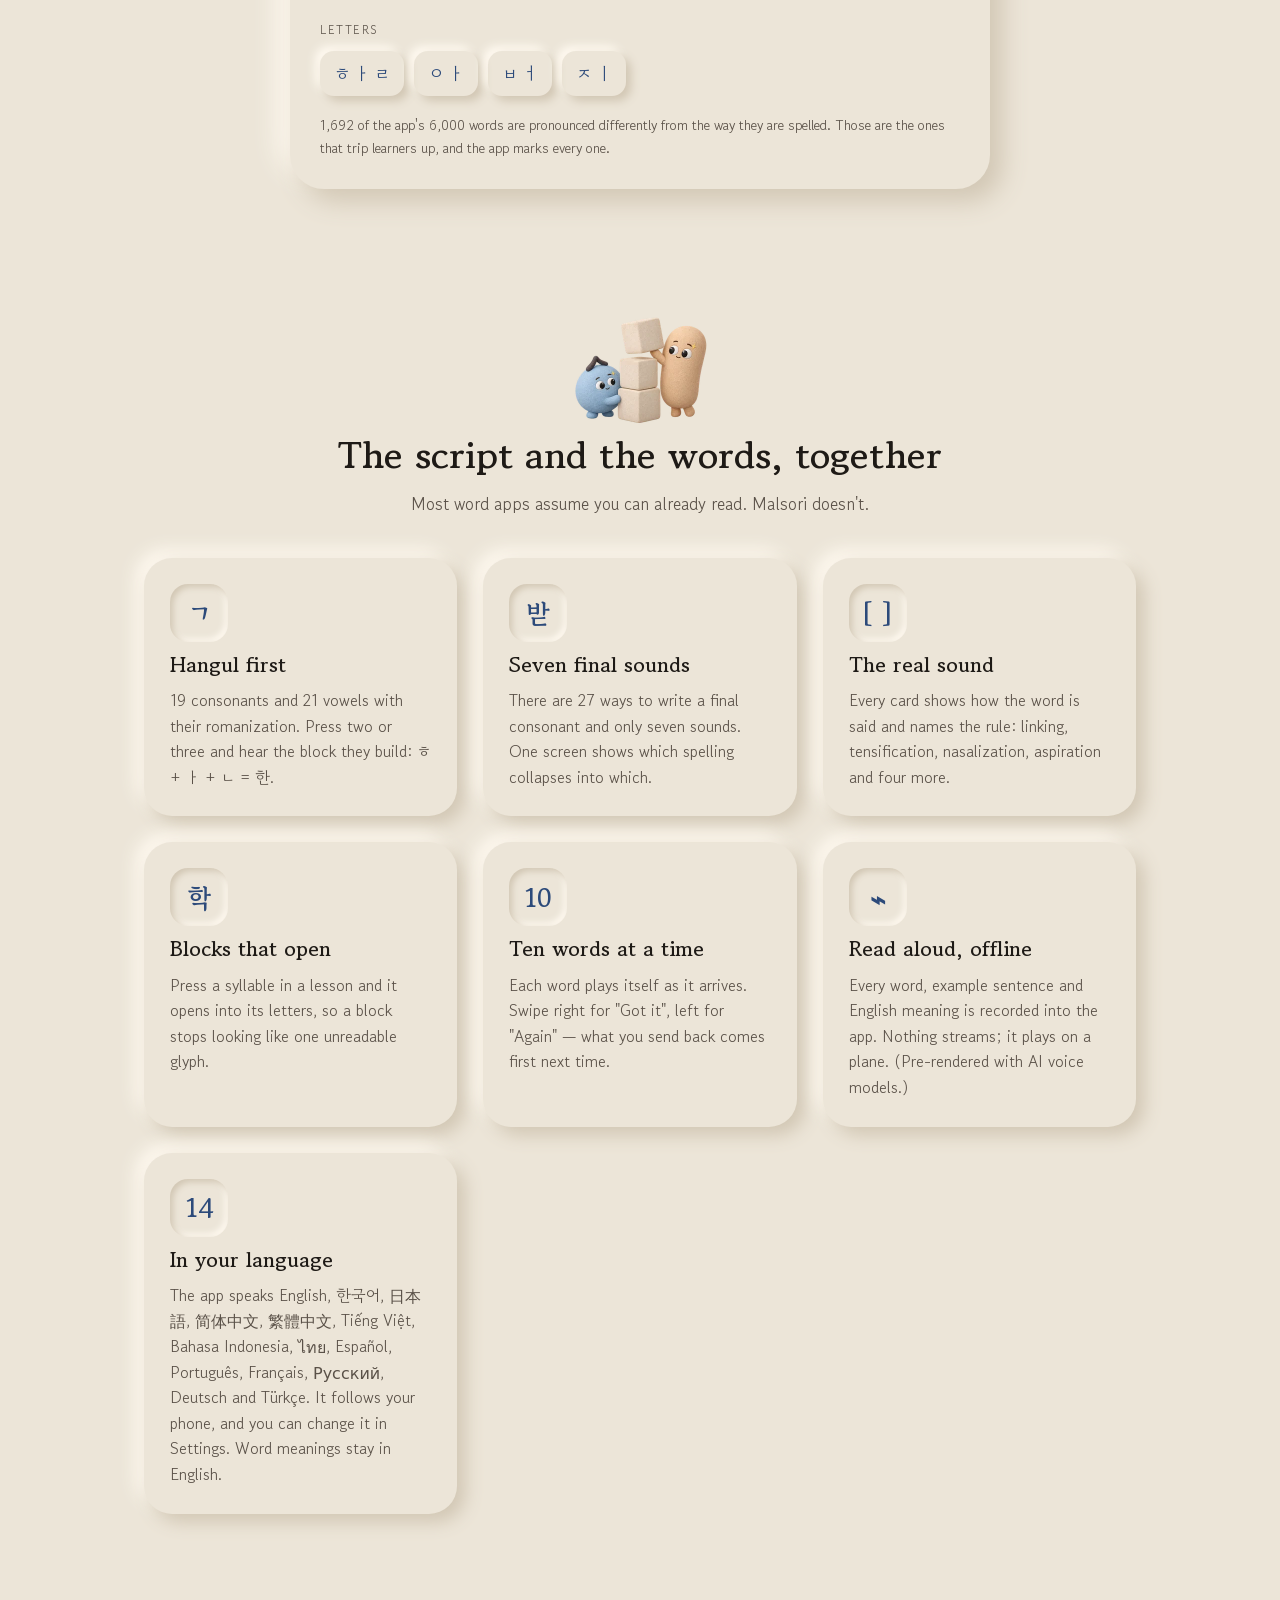
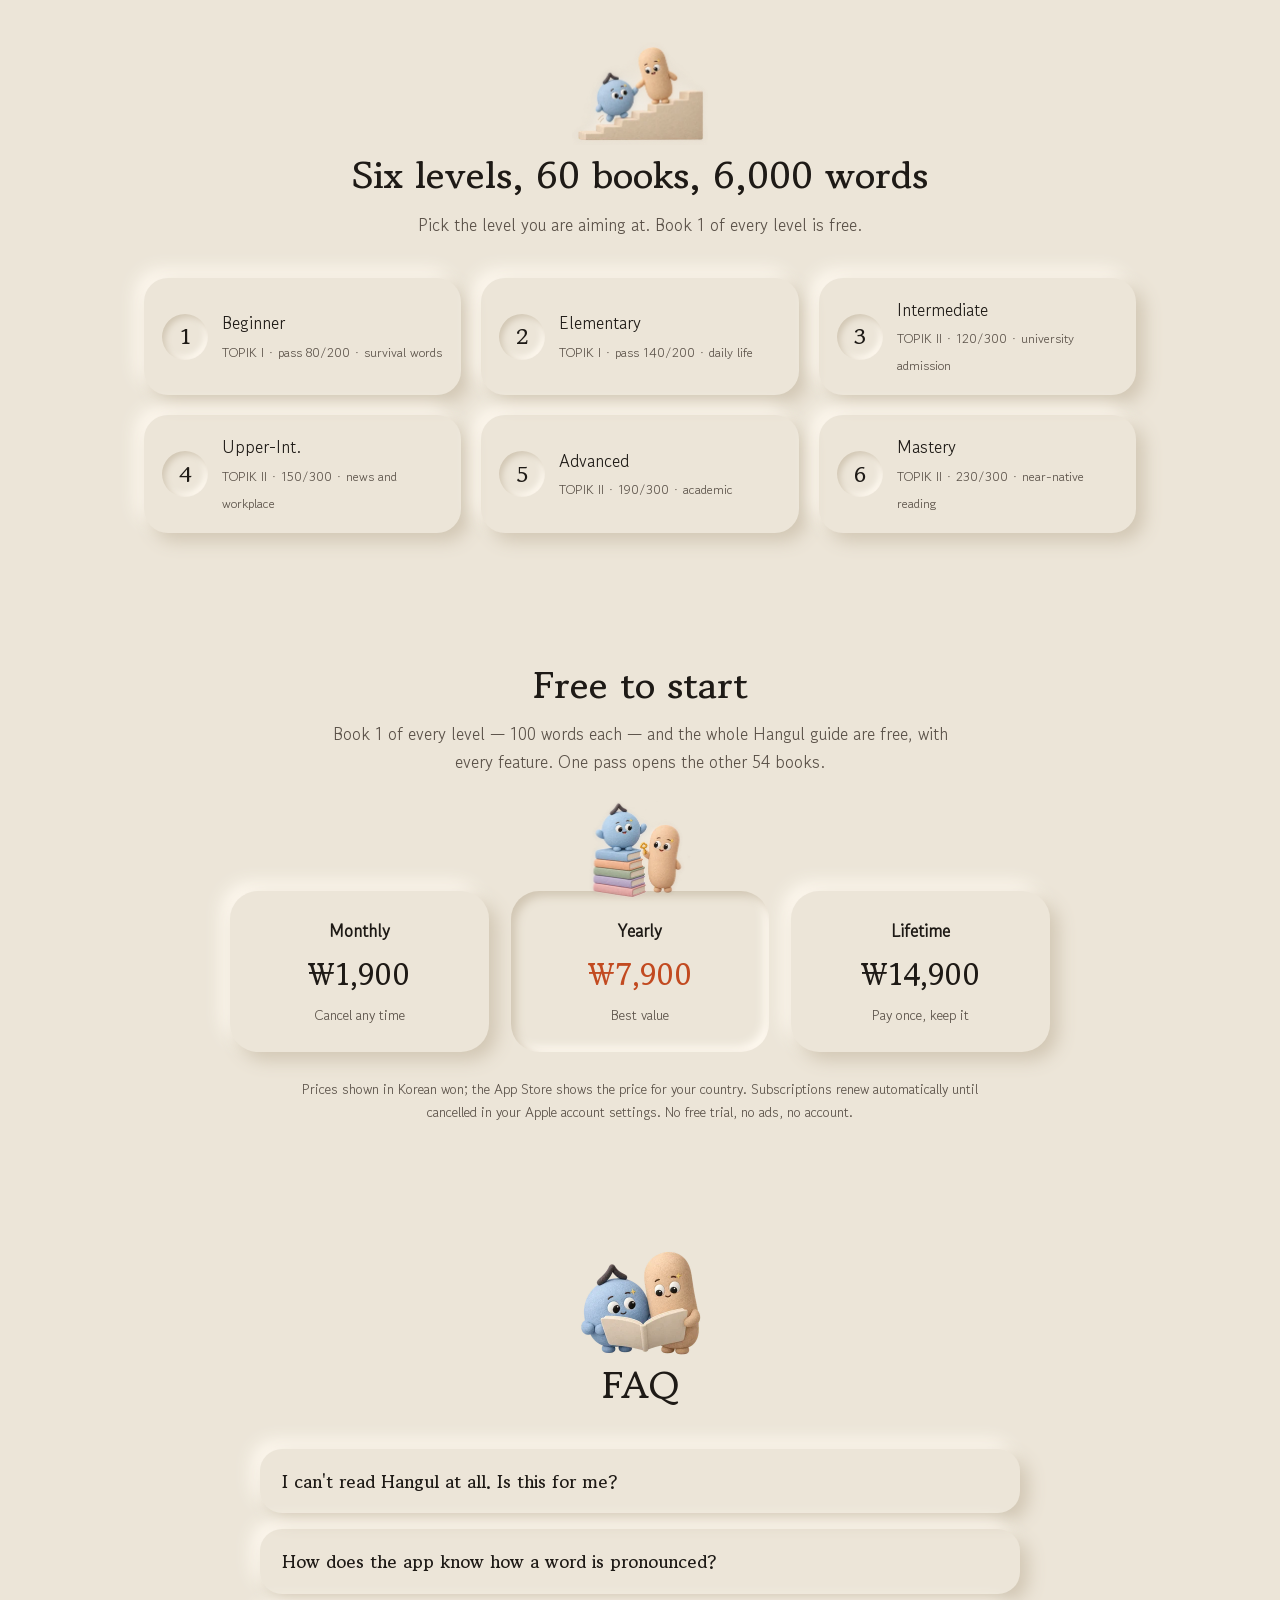
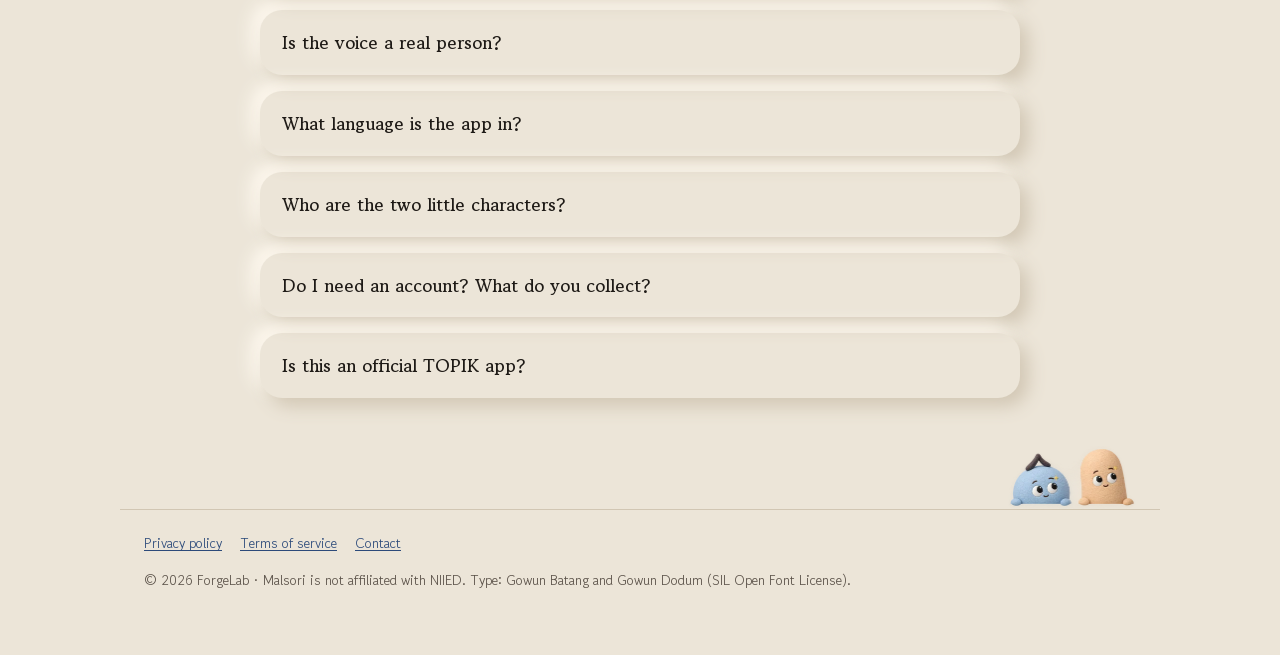
==== commit ea991d53: "Show the felt Mari and Sori and the new icon The vector friends and the old icon are gone from the a" ====
--- a/docs/index.html
+++ b/docs/index.html
@@ -47,50 +47,7 @@
     <div class="said"><span class="cap">Said</span><b lang="ko">[하라버지]</b><span>Linking</span></div>
     <div style="font-size: 20px;">grandfather</div>
   </div>
-  <p class="friends-line"><svg class="friends" viewBox="0 0 150 92" aria-hidden="true" xmlns="http://www.w3.org/2000/svg">
-  <g fill="none" stroke="#1E1A16" stroke-width="3.2" stroke-linecap="round" stroke-linejoin="round">
-    <!-- 소리: the consonant ㅇ, with ㅅ growing out of the top -->
-    <path d="M44 14 L33 27 M44 14 Q54 20 56 25" />
-    <circle cx="44" cy="52" r="29" fill="#B3CBE0" />
-    <g fill="#1E1A16" stroke="none">
-      <ellipse cx="45" cy="86" rx="5" ry="2.6" /><ellipse cx="33" cy="86" rx="5" ry="2.6" />
-    </g>
-    <!-- eyes, brows and the star: the family signature -->
-    <g>
-      <ellipse cx="35" cy="50" rx="6.6" ry="8.6" fill="#FFFDF8" />
-      <ellipse cx="53" cy="50" rx="6.6" ry="8.6" fill="#FFFDF8" />
-      <g fill="#1E1A16" stroke="none">
-        <ellipse cx="36.8" cy="52.6" rx="2.9" ry="3.8" /><ellipse cx="54.8" cy="52.6" rx="2.9" ry="3.8" />
-        <circle cx="35.9" cy="51.0" r="1.0" fill="#FFFDF8" /><circle cx="53.9" cy="51.0" r="1.0" fill="#FFFDF8" />
-      </g>
-      <path d="M30 39 Q35 35.4 40 39" stroke-width="2.4" />
-      <path d="M48 39 Q53 35.4 58 39" stroke-width="2.4" />
-      <path d="M61.5 36 L63 39.6 L66.6 41.1 L63 42.6 L61.5 46.2 L60 42.6 L56.4 41.1 L60 39.6 Z"
-            fill="#1E1A16" stroke="none" />
-    </g>
-    <path d="M38 65 Q44 71 50 65" stroke-width="2.6" />
-
-    <!-- 말이: the vowel ㅏ — a standing stroke with one arm -->
-    <rect x="95" y="16" width="34" height="66" rx="17" fill="#F2CDA4" />
-    <rect x="129" y="55" width="17" height="8" rx="4" fill="#F2CDA4" />
-    <g fill="#1E1A16" stroke="none">
-      <ellipse cx="105" cy="86" rx="5" ry="2.6" /><ellipse cx="119" cy="86" rx="5" ry="2.6" />
-    </g>
-    <g>
-      <ellipse cx="105" cy="42" rx="5.6" ry="7.4" fill="#FFFDF8" />
-      <ellipse cx="119" cy="42" rx="5.6" ry="7.4" fill="#FFFDF8" />
-      <g fill="#1E1A16" stroke="none">
-        <ellipse cx="106.5" cy="44.2" rx="2.5" ry="3.3" /><ellipse cx="120.5" cy="44.2" rx="2.5" ry="3.3" />
-        <circle cx="105.7" cy="42.8" r="0.9" fill="#FFFDF8" /><circle cx="119.7" cy="42.8" r="0.9" fill="#FFFDF8" />
-      </g>
-      <path d="M100.6 32.6 Q105 29.4 109.4 32.6" stroke-width="2.2" />
-      <path d="M114.6 32.6 Q119 29.4 123.4 32.6" stroke-width="2.2" />
-      <path d="M126 29.5 L127.3 32.6 L130.4 33.9 L127.3 35.2 L126 38.3 L124.7 35.2 L121.6 33.9 L124.7 32.6 Z"
-            fill="#1E1A16" stroke="none" />
-    </g>
-    <path d="M108 55 Q112 60 116 55" stroke-width="2.4" />
-  </g>
-</svg>
+  <p class="friends-line"><img class="friends" src="assets/friend-welcome.webp" width="157" height="120" alt="" />
     <span>Meet <b lang="ko">말이</b> and <b lang="ko">소리</b> — the vowel ㅏ and the consonant ㅇ. Their names together make the app&rsquo;s, and side by side they read <b lang="ko">아</b>.</span>
   </p>
 </header>
@@ -101,7 +58,8 @@
       <h2>Type any Korean word</h2>
       <p>This is the engine the app runs on every card. It works out the sound right here in your browser — nothing is sent anywhere.</p>
     </div>
-    <div class="hg-card">
+    <div class="hg-card perched">
+      <img class="perch" src="assets/friend-speak.webp" width="105" height="96" alt="" loading="lazy" />
       <div class="hg-chips" id="hgChips" role="group" aria-label="Example words"></div>
       <label class="hg-field">
         <span class="cap">Written</span>
@@ -121,6 +79,7 @@
 <section id="how">
   <div class="wrap">
     <div class="sec-head">
+      <img class="friend" src="assets/friend-build.webp" width="133" height="108" alt="" loading="lazy" />
       <h2>The script and the words, together</h2>
       <p>Most word apps assume you can already read. Malsori doesn't.</p>
     </div>
@@ -139,6 +98,7 @@
 <section id="levels">
   <div class="wrap">
     <div class="sec-head">
+      <img class="friend" src="assets/friend-steps.webp" width="136" height="104" alt="" loading="lazy" />
       <h2>Six levels, 60 books, 6,000 words</h2>
       <p>Pick the level you are aiming at. Book 1 of every level is free.</p>
     </div>
@@ -161,7 +121,7 @@
     </div>
     <div class="plans">
       <div class="plan"><b>Monthly</b><div class="price">₩1,900</div><span>Cancel any time</span></div>
-      <div class="plan best"><b>Yearly</b><div class="price">₩7,900</div><span>Best value</span></div>
+      <div class="plan best perched"><img class="perch" src="assets/friend-key.webp" width="101" height="100" alt="" loading="lazy" /><b>Yearly</b><div class="price">₩7,900</div><span>Best value</span></div>
       <div class="plan"><b>Lifetime</b><div class="price">₩14,900</div><span>Pay once, keep it</span></div>
     </div>
     <p class="fine">Prices shown in Korean won; the App Store shows the price for your country. Subscriptions renew automatically until cancelled in your Apple account settings. No free trial, no ads, no account.</p>
@@ -170,7 +130,10 @@
 
 <section id="faq">
   <div class="wrap">
-    <div class="sec-head"><h2>FAQ</h2></div>
+    <div class="sec-head">
+      <img class="friend" src="assets/friend-read.webp" width="121" height="104" alt="" loading="lazy" />
+      <h2>FAQ</h2>
+    </div>
     <div class="faq">
       <details><summary>I can't read Hangul at all. Is this for me?</summary><p>Yes. The first screen asks, and if you say no you land on the letters: consonants, vowels, how they stack into a block, and the seven sounds a final consonant can make. Every letter reads itself when pressed.</p></details>
       <details><summary>How does the app know how a word is pronounced?</summary><p>It applies the automatic rules of Standard Korean Pronunciation to the spelling — the same engine as the demo above. Rules that need grammar to decide are left out on purpose: a wrong reading would teach you an error.</p></details>
@@ -185,6 +148,7 @@
 
 <footer>
   <div class="wrap">
+    <img class="peek" src="assets/friend-peek.webp" width="128" height="64" alt="" loading="lazy" />
     <div class="foot-links">
       <a href="privacy.html">Privacy policy</a>
       <a href="terms.html">Terms of service</a>
--- a/docs/styles.css
+++ b/docs/styles.css
@@ -174,7 +174,26 @@
   box-shadow: 6px 6px 14px rgba(120, 104, 80, .16), -6px -6px 14px rgba(255, 253, 248, .9);
   font-size: 15px; line-height: 1.55;
 }
-.friends-line .friends { width: 118px; height: 72px; flex: none; }
+.friends-line .friends { width: 157px; height: 120px; flex: none; margin: -34px 0 -8px -6px; }
 @media (max-width: 640px) {
   .friends-line { flex-direction: column; align-items: flex-start; gap: 12px; }
 }
+
+/* The friends elsewhere on the page, the way the app places them: over a section's title, or
+   sitting on the edge of a card with their feet on it. Soft-felt art, so no shadow of their own. */
+.sec-head .friend { display: block; margin: 0 auto 6px; height: auto; max-width: 42vw; }
+.perched { position: relative; }
+.perch { position: absolute; bottom: calc(100% - 10px); right: 26px; pointer-events: none; }
+.hg-card.perched { margin-top: 104px; }       /* margins collapse: this is the whole gap */
+.plans:has(.perched) { margin-top: 116px; }
+.plan.perched .perch { right: 50%; transform: translateX(50%); }
+footer .wrap { position: relative; padding-top: 22px; box-shadow: 0 -1px 0 var(--shade); }
+footer .peek { position: absolute; bottom: 100%; right: 24px; pointer-events: none; }
+@media (max-width: 860px) {
+  /* One column: the key sits on the Yearly card where it falls in the stack. */
+  .plans:has(.perched) { margin-top: 0; }
+  .plan.perched { margin-top: 74px; }
+}
+@media (max-width: 640px) {
+  .friends-line .friends { margin: -44px 0 0; }
+}
